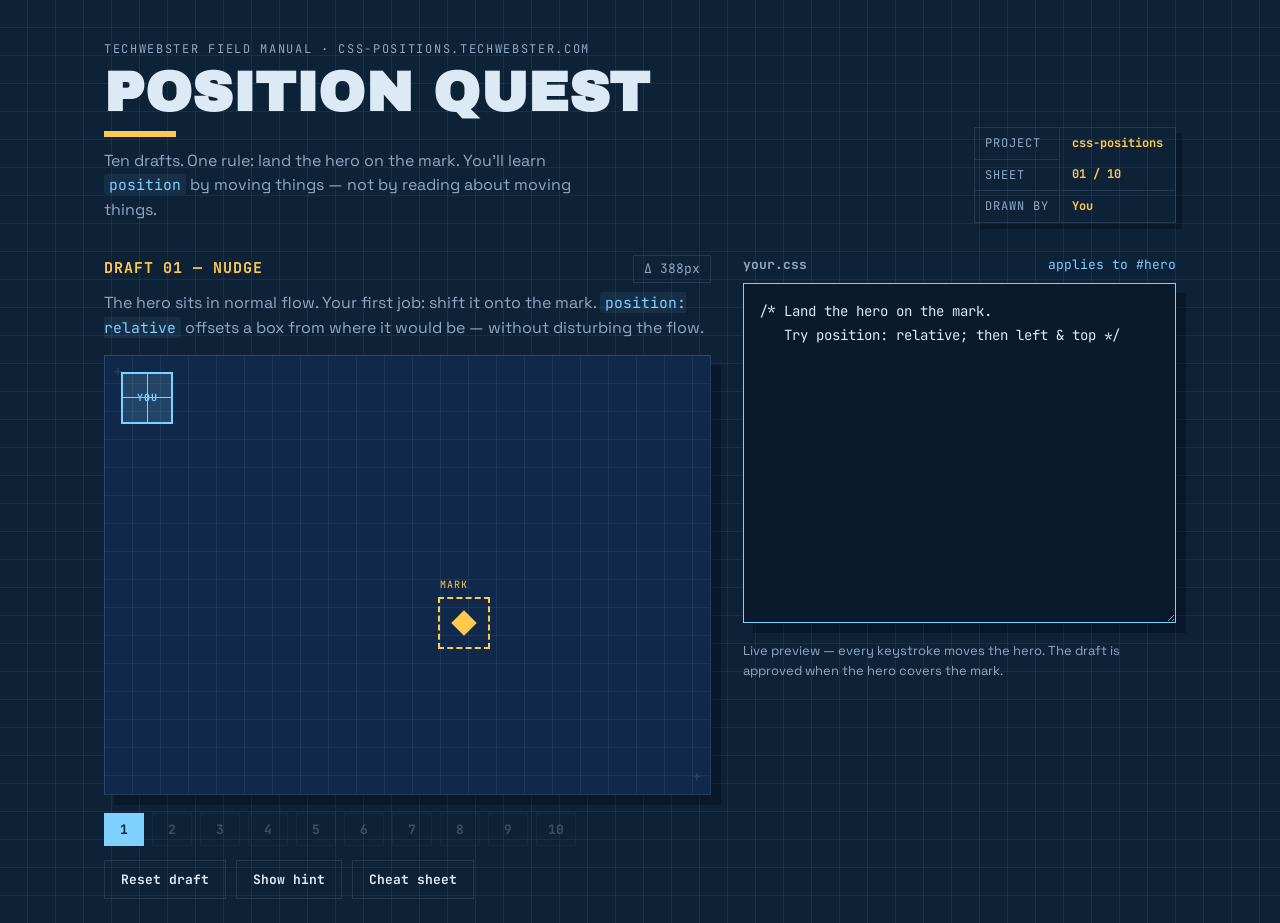
==== index.html @ 3408d617 "Position Quest: CSS position learning game (10 levels, e2e-tested)" ====
<!doctype html>
<html lang="en">
<head>
<meta charset="utf-8">
<meta name="viewport" content="width=device-width, initial-scale=1">
<title>Position Quest — learn CSS position by playing</title>
<meta name="description" content="A blueprint-themed game that teaches CSS position: relative, absolute, fixed and z-index. Clear 10 drafting levels to get certified.">
<link rel="preconnect" href="https://fonts.googleapis.com">
<link rel="preconnect" href="https://fonts.gstatic.com" crossorigin>
<link href="https://fonts.googleapis.com/css2?family=Archivo+Black&family=Space+Grotesk:wght@400;500;700&family=JetBrains+Mono:wght@400;700&display=swap" rel="stylesheet">
<link rel="stylesheet" href="style.css">
</head>
<body>

<header class="sheet-head">
  <div>
    <p class="eyebrow">TechWebster Field Manual · css-positions.techwebster.com</p>
    <h1>POSITION QUEST</h1>
    <p class="sub">Ten drafts. One rule: land the hero on the mark. You'll learn <code>position</code> by moving things — not by reading about moving things.</p>
  </div>
  <div class="titleblock" aria-hidden="true">
    <span>Project</span><b>css-positions</b>
    <span>Sheet</span><b id="sheet-no">01 / 10</b>
    <span>Drawn by</span><b>You</b>
  </div>
</header>

<main>
  <section class="board-col">
    <div class="hud">
      <h2 id="lv-name">Draft 01</h2>
      <span id="meter" class="meter" title="Distance from hero to mark">Δ —</span>
    </div>
    <p id="lv-brief" class="brief"></p>

    <div id="board" class="board">
      <div id="deco"></div>
      <div id="target"><span class="tag">MARK</span></div>
      <div id="hero"><span>YOU</span></div>
      <div id="confetti" aria-hidden="true"></div>
      <div id="win" class="win" hidden>
        <p class="win-big">Draft approved</p>
        <p class="win-sub" id="win-sub">The foreman is pleased.</p>
        <button id="next-btn" class="btn btn-amber">Next draft →</button>
      </div>
    </div>

    <div class="level-chips" id="chips" role="tablist" aria-label="Levels"></div>

    <div class="tools">
      <button id="reset-btn" class="btn">Reset draft</button>
      <button id="hint-btn" class="btn">Show hint</button>
      <button id="cheat-btn" class="btn">Cheat sheet</button>
    </div>
    <p id="hint" class="hint" hidden></p>
  </section>

  <section class="editor-col">
    <label class="ed-label" for="editor">your.css <span class="ed-scope">applies to #hero</span></label>
    <textarea id="editor" spellcheck="false" autocapitalize="off" autocorrect="off"
      placeholder="/* write CSS here, e.g.
position: relative;
left: 40px; */"></textarea>
    <p class="ed-note">Live preview — every keystroke moves the hero. The draft is approved when the hero covers the mark.</p>
  </section>
</main>

<dialog id="cheat" class="cheat">
  <h2>Position cheat sheet</h2>
  <dl>
    <dt><code>position: static;</code></dt>
    <dd>Default. The box sits in normal flow — <code>top / right / bottom / left</code> do nothing.</dd>
    <dt><code>position: relative;</code></dt>
    <dd>Offset from where it <em>would</em> be. Flow keeps its original space. Enables <code>z-index</code> and acts as the anchor for absolute children.</dd>
    <dt><code>position: absolute;</code></dt>
    <dd>Removed from flow. Anchored to the nearest <em>positioned</em> ancestor (else the page). <code>top/right/bottom/left</code> measure from that ancestor's edges.</dd>
    <dt><code>position: fixed;</code></dt>
    <dd>Removed from flow. Anchored to the <em>viewport</em> — ignores scrolling entirely.</dd>
    <dt><code>position: sticky;</code></dt>
    <dd>Relative until it crosses a scroll threshold (<code>top: 0</code> etc.), then it sticks, within its parent.</dd>
    <dt><code>z-index</code></dt>
    <dd>Stacking order — but only on positioned (non-static) elements. Higher paints on top.</dd>
    <dt>Tricks</dt>
    <dd>Center anything: <code>position:absolute; inset:0; margin:auto;</code> or <code>left:50%; top:50%; transform:translate(-50%,-50%);</code></dd>
  </dl>
  <form method="dialog"><button class="btn btn-amber">Back to the board</button></form>
</dialog>

<style id="level-css"></style>
<style id="user-css"></style>
<script src="game.js"></script>
</body>
</html>
---- style.css ----
/* Position Quest — blueprint drafting theme */
:root {
  --bg: #0d2137;
  --bg-2: #10294a;
  --line: rgba(122, 167, 210, 0.18);
  --grid: rgba(122, 167, 210, 0.10);
  --ink: #dce9f7;
  --ink-dim: #8fa9c4;
  --amber: #ffc94d;
  --cyan: #7fd1ff;
  --red: #ff6b6b;
  --font-display: "Archivo Black", system-ui, sans-serif;
  --font-body: "Space Grotesk", system-ui, sans-serif;
  --font-mono: "JetBrains Mono", ui-monospace, "SF Mono", Menlo, monospace;
}

* { box-sizing: border-box; }

body {
  margin: 0;
  min-height: 100vh;
  background:
    linear-gradient(var(--grid) 1px, transparent 1px) 0 -1px / 28px 28px,
    linear-gradient(90deg, var(--grid) 1px, transparent 1px) -1px 0 / 28px 28px,
    var(--bg);
  color: var(--ink);
  font-family: var(--font-body);
  line-height: 1.55;
}

/* ---------- sheet head ---------- */
.sheet-head {
  max-width: 1120px;
  margin: 0 auto;
  padding: 40px 24px 8px;
  display: flex;
  flex-wrap: wrap;
  gap: 24px;
  align-items: flex-end;
  justify-content: space-between;
}
.eyebrow {
  font-family: var(--font-mono);
  font-size: 12px;
  letter-spacing: 0.14em;
  text-transform: uppercase;
  color: var(--ink-dim);
  margin: 0 0 6px;
}
h1 {
  font-family: var(--font-display);
  font-size: clamp(32px, 6vw, 56px);
  letter-spacing: 0.01em;
  margin: 0;
  line-height: 1;
}
h1::after {
  content: "";
  display: block;
  width: 72px;
  height: 6px;
  margin-top: 10px;
  background: var(--amber);
}
.sub { max-width: 52ch; color: var(--ink-dim); margin: 12px 0 0; }
.sub code, .brief code, .cheat code, .hint code {
  font-family: var(--font-mono);
  font-size: 0.92em;
  color: var(--cyan);
  background: rgba(127, 209, 255, 0.08);
  padding: 1px 5px;
  border-radius: 3px;
}
.titleblock {
  border: 1px solid var(--line);
  display: grid;
  grid-template-columns: auto auto;
  font-family: var(--font-mono);
  font-size: 12px;
  box-shadow: 6px 6px 0 rgba(0, 0, 0, 0.25);
}
.titleblock span {
  padding: 6px 10px;
  color: var(--ink-dim);
  text-transform: uppercase;
  letter-spacing: 0.08em;
  border-top: 1px solid var(--line);
}
.titleblock span:first-child, .titleblock span:nth-child(2) { border-top: 0; }
.titleblock b {
  padding: 6px 12px;
  font-weight: 700;
  color: var(--amber);
  border-top: 1px solid var(--line);
  border-left: 1px solid var(--line);
}
.titleblock b:first-of-type, .titleblock b:nth-of-type(2) { border-top: 0; }

/* ---------- layout ---------- */
main {
  max-width: 1120px;
  margin: 0 auto;
  padding: 24px;
  display: grid;
  grid-template-columns: minmax(0, 1.4fr) minmax(0, 1fr);
  gap: 32px;
  align-items: start;
}
@media (max-width: 900px) {
  main { grid-template-columns: 1fr; }
}

/* ---------- board ---------- */
.hud { display: flex; align-items: baseline; justify-content: space-between; gap: 16px; }
.hud h2 {
  font-family: var(--font-mono);
  font-size: 15px;
  font-weight: 700;
  letter-spacing: 0.06em;
  text-transform: uppercase;
  margin: 0;
  color: var(--amber);
}
.meter {
  font-family: var(--font-mono);
  font-size: 13px;
  color: var(--ink-dim);
  border: 1px solid var(--line);
  padding: 3px 10px;
  white-space: nowrap;
}
.meter.hot { color: var(--amber); border-color: var(--amber); }
.brief { color: var(--ink-dim); min-height: 3.1em; margin: 8px 0 14px; max-width: 64ch; }

.board {
  position: relative;
  height: 440px;
  border: 1px solid var(--line);
  background:
    linear-gradient(var(--grid) 1px, transparent 1px) 0 -1px / 28px 28px,
    linear-gradient(90deg, var(--grid) 1px, transparent 1px) -1px 0 / 28px 28px,
    var(--bg-2);
  box-shadow: 10px 10px 0 rgba(0, 0, 0, 0.25);
  padding: 16px;
}
.board::before, .board::after {
  content: "+";
  position: absolute;
  font-family: var(--font-mono);
  color: var(--line);
  font-size: 16px;
}
.board::before { top: 4px; left: 8px; }
.board::after { bottom: 4px; right: 8px; }

#deco { display: contents; }

/* crates & deco */
.crate {
  position: absolute;
  border: 2px solid var(--ink-dim);
  background:
    repeating-linear-gradient(45deg, transparent 0 6px, rgba(143, 169, 196, 0.22) 6px 8px),
    var(--bg);
  display: grid;
  place-items: center;
  font-family: var(--font-mono);
  font-size: 10px;
  letter-spacing: 0.12em;
  color: var(--ink-dim);
}
.flow-crate {
  width: 52px;
  height: 52px;
  margin: 20px 0 0 26%;
  position: static;
}

/* hero */
#hero {
  width: 52px;
  height: 52px;
  border: 2px solid var(--cyan);
  background:
    linear-gradient(var(--cyan), var(--cyan)) center / 100% 1px no-repeat,
    linear-gradient(var(--cyan), var(--cyan)) center / 1px 100% no-repeat,
    rgba(127, 209, 255, 0.16);
  display: grid;
  place-items: center;
  font-family: var(--font-mono);
  font-size: 10px;
  font-weight: 700;
  letter-spacing: 0.1em;
  color: var(--cyan);
  z-index: 1;
}

/* target */
#target {
  position: absolute;
  width: 52px;
  height: 52px;
  border: 2px dashed var(--amber);
  display: grid;
  place-items: center;
  z-index: 0;
}
#target::before {
  content: "";
  width: 18px;
  height: 18px;
  background: var(--amber);
  transform: rotate(45deg);
  animation: pulse 1.6s ease-in-out infinite;
}
#target .tag {
  position: absolute;
  top: -22px;
  left: 0;
  font-family: var(--font-mono);
  font-size: 10px;
  letter-spacing: 0.12em;
  color: var(--amber);
  white-space: nowrap;
}
@keyframes pulse {
  0%, 100% { transform: rotate(45deg) scale(1); opacity: 1; }
  50% { transform: rotate(45deg) scale(0.72); opacity: 0.6; }
}

/* win overlay */
.win[hidden] { display: none; }
.win {
  position: absolute;
  inset: 0;
  z-index: 40;
  display: grid;
  place-content: center;
  justify-items: center;
  gap: 8px;
  background: rgba(13, 33, 55, 0.86);
  text-align: center;
}
.win-big {
  font-family: var(--font-display);
  font-size: clamp(22px, 4vw, 34px);
  color: var(--amber);
  margin: 0;
}
.win-sub { color: var(--ink-dim); margin: 0 0 10px; }

/* confetti */
#confetti { position: absolute; inset: 0; overflow: hidden; pointer-events: none; z-index: 50; }
#confetti i {
  position: absolute;
  top: -14px;
  width: 8px;
  height: 14px;
  animation: fall 1.6s linear forwards;
}
@keyframes fall {
  to { transform: translateY(500px) rotate(540deg); opacity: 0; }
}

/* ---------- level chips ---------- */
.level-chips { display: flex; flex-wrap: wrap; gap: 8px; margin-top: 18px; }
.chip {
  font-family: var(--font-mono);
  font-size: 13px;
  font-weight: 700;
  min-width: 40px;
  padding: 7px 10px;
  background: transparent;
  border: 1px solid var(--line);
  color: var(--ink-dim);
  cursor: pointer;
}
.chip:hover:not(:disabled) { border-color: var(--cyan); color: var(--cyan); }
.chip.current { border-color: var(--cyan); color: var(--bg); background: var(--cyan); }
.chip.done { border-color: var(--amber); color: var(--amber); }
.chip:disabled { opacity: 0.35; cursor: not-allowed; }

/* ---------- tools ---------- */
.tools { display: flex; flex-wrap: wrap; gap: 10px; margin-top: 14px; }
.btn {
  font-family: var(--font-mono);
  font-size: 13px;
  font-weight: 700;
  padding: 10px 16px;
  background: transparent;
  border: 1px solid var(--line);
  color: var(--ink);
  cursor: pointer;
  transition: border-color 0.15s, color 0.15s, transform 0.05s;
}
.btn:hover { border-color: var(--amber); color: var(--amber); }
.btn:active { transform: translateY(1px); }
.btn-amber { background: var(--amber); border-color: var(--amber); color: var(--bg); }
.btn-amber:hover { background: #ffd97e; color: var(--bg); }

.hint {
  font-family: var(--font-mono);
  font-size: 13px;
  color: var(--cyan);
  border-left: 3px solid var(--cyan);
  padding: 6px 12px;
  margin: 14px 0 0;
  white-space: pre-wrap;
}

/* ---------- editor ---------- */
.editor-col { position: sticky; top: 24px; }
.ed-label {
  font-family: var(--font-mono);
  font-size: 13px;
  font-weight: 700;
  color: var(--ink-dim);
  display: flex;
  justify-content: space-between;
  margin-bottom: 8px;
}
.ed-scope { font-weight: 400; color: var(--cyan); }
#editor {
  width: 100%;
  height: 340px;
  resize: vertical;
  background: #0a1a2c;
  color: var(--ink);
  border: 1px solid var(--line);
  box-shadow: 10px 10px 0 rgba(0, 0, 0, 0.25);
  font-family: var(--font-mono);
  font-size: 14px;
  line-height: 1.7;
  padding: 16px;
  outline: none;
  tab-size: 2;
}
#editor:focus { border-color: var(--cyan); }
.ed-note { font-size: 13px; color: var(--ink-dim); margin: 10px 0 0; }

/* ---------- cheat sheet ---------- */
.cheat {
  max-width: 620px;
  width: calc(100vw - 48px);
  border: 1px solid var(--line);
  background: var(--bg-2);
  color: var(--ink);
  font-family: var(--font-body);
  padding: 28px;
  box-shadow: 12px 12px 0 rgba(0, 0, 0, 0.3);
}
.cheat::backdrop { background: rgba(5, 14, 24, 0.7); }
.cheat h2 { font-family: var(--font-display); font-size: 22px; margin: 0 0 14px; }
.cheat dt { font-family: var(--font-mono); font-weight: 700; color: var(--amber); margin-top: 14px; }
.cheat dd { margin: 2px 0 0; color: var(--ink-dim); font-size: 14px; }

/* ---------- a11y & motion ---------- */
:focus-visible { outline: 2px solid var(--amber); outline-offset: 2px; }
@media (prefers-reduced-motion: reduce) {
  #target::before, #confetti i { animation: none !important; }
}

@media (max-width: 900px) {
  .board { height: 340px; }
  .editor-col { position: static; }
  #editor { height: 240px; }
}
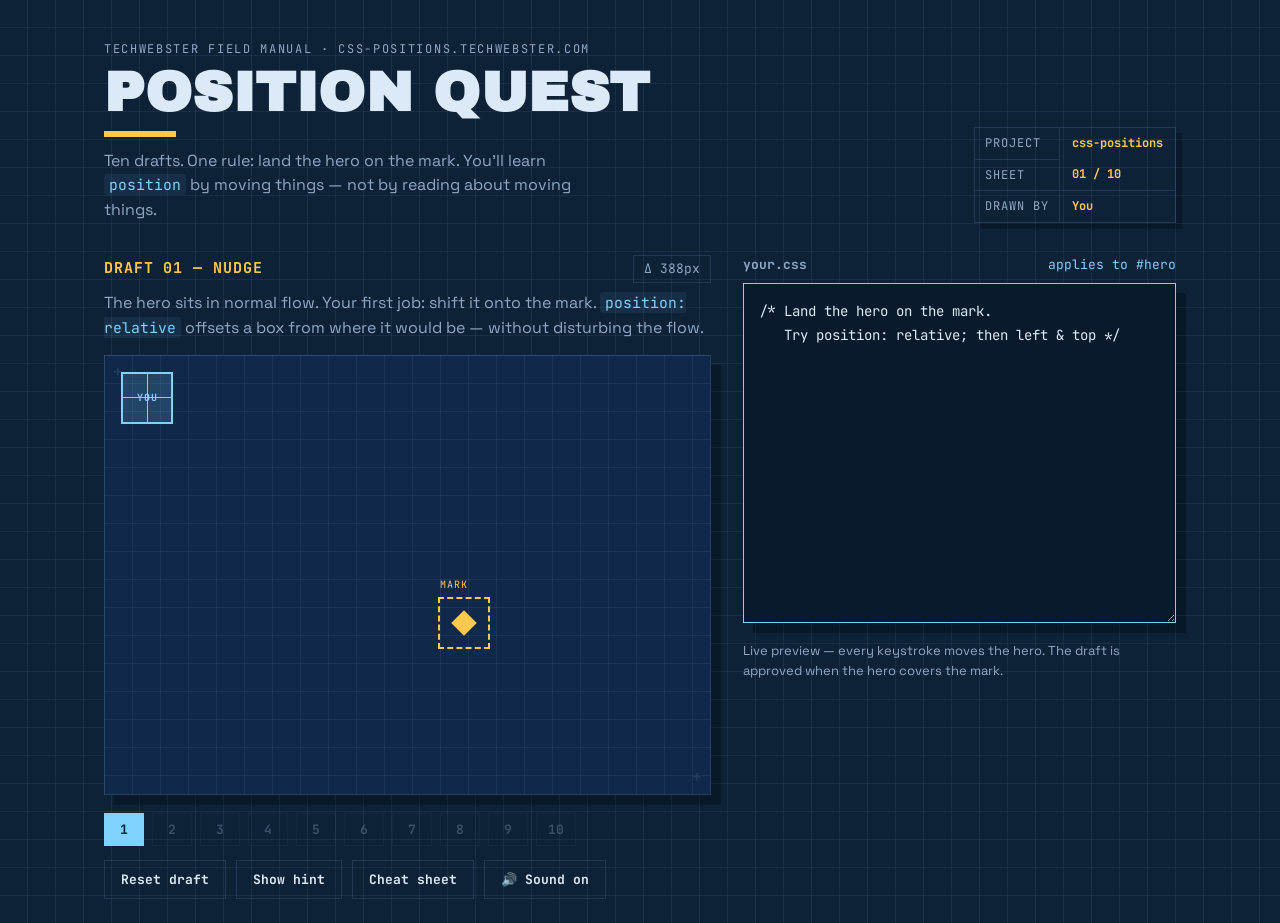
==== commit 560ff8f8: "Improve gameplay: anti-cheese validation, win banner, target glow, sound effects, edit stats" ====
--- a/index.html
+++ b/index.html
@@ -41,6 +41,7 @@
       <div id="win" class="win" hidden>
         <p class="win-big">Draft approved</p>
         <p class="win-sub" id="win-sub">The foreman is pleased.</p>
+        <p class="win-stats" id="win-stats"></p>
         <button id="next-btn" class="btn btn-amber">Next draft →</button>
       </div>
     </div>
@@ -51,6 +52,7 @@
       <button id="reset-btn" class="btn">Reset draft</button>
       <button id="hint-btn" class="btn">Show hint</button>
       <button id="cheat-btn" class="btn">Cheat sheet</button>
+      <button id="mute-btn" class="btn">🔊 Sound on</button>
     </div>
     <p id="hint" class="hint" hidden></p>
   </section>
--- a/style.css
+++ b/style.css
@@ -223,31 +223,46 @@
   color: var(--amber);
   white-space: nowrap;
 }
+#target.near {
+  border-color: var(--cyan);
+  box-shadow: 0 0 0 3px rgba(127, 209, 255, 0.25), 0 0 18px rgba(255, 201, 77, 0.45);
+}
+#target.near .tag { color: var(--cyan); }
 @keyframes pulse {
   0%, 100% { transform: rotate(45deg) scale(1); opacity: 1; }
   50% { transform: rotate(45deg) scale(0.72); opacity: 0.6; }
 }
 
-/* win overlay */
+/* win banner — compact strip so the final overlap stays visible */
 .win[hidden] { display: none; }
 .win {
   position: absolute;
-  inset: 0;
+  left: -1px;
+  right: -1px;
+  bottom: -1px;
   z-index: 40;
-  display: grid;
-  place-content: center;
-  justify-items: center;
-  gap: 8px;
-  background: rgba(13, 33, 55, 0.86);
-  text-align: center;
+  display: flex;
+  flex-wrap: wrap;
+  align-items: center;
+  gap: 4px 18px;
+  padding: 12px 18px;
+  background: linear-gradient(rgba(13, 33, 55, 0.94), rgba(13, 33, 55, 0.88));
+  border-top: 2px solid var(--amber);
 }
 .win-big {
   font-family: var(--font-display);
-  font-size: clamp(22px, 4vw, 34px);
+  font-size: clamp(18px, 3vw, 26px);
   color: var(--amber);
   margin: 0;
 }
-.win-sub { color: var(--ink-dim); margin: 0 0 10px; }
+.win-sub { color: var(--ink-dim); margin: 0; font-size: 14px; }
+.win-stats {
+  margin: 0;
+  font-family: var(--font-mono);
+  font-size: 12px;
+  color: var(--cyan);
+}
+.win .btn-amber { margin-left: auto; }
 
 /* confetti */
 #confetti { position: absolute; inset: 0; overflow: hidden; pointer-events: none; z-index: 50; }
@@ -360,6 +375,10 @@
   #target::before, #confetti i { animation: none !important; }
 }
 
+@media (max-width: 700px) {
+  .win { gap: 4px 12px; padding: 10px 14px; }
+}
+
 @media (max-width: 900px) {
   .board { height: 340px; }
   .editor-col { position: static; }
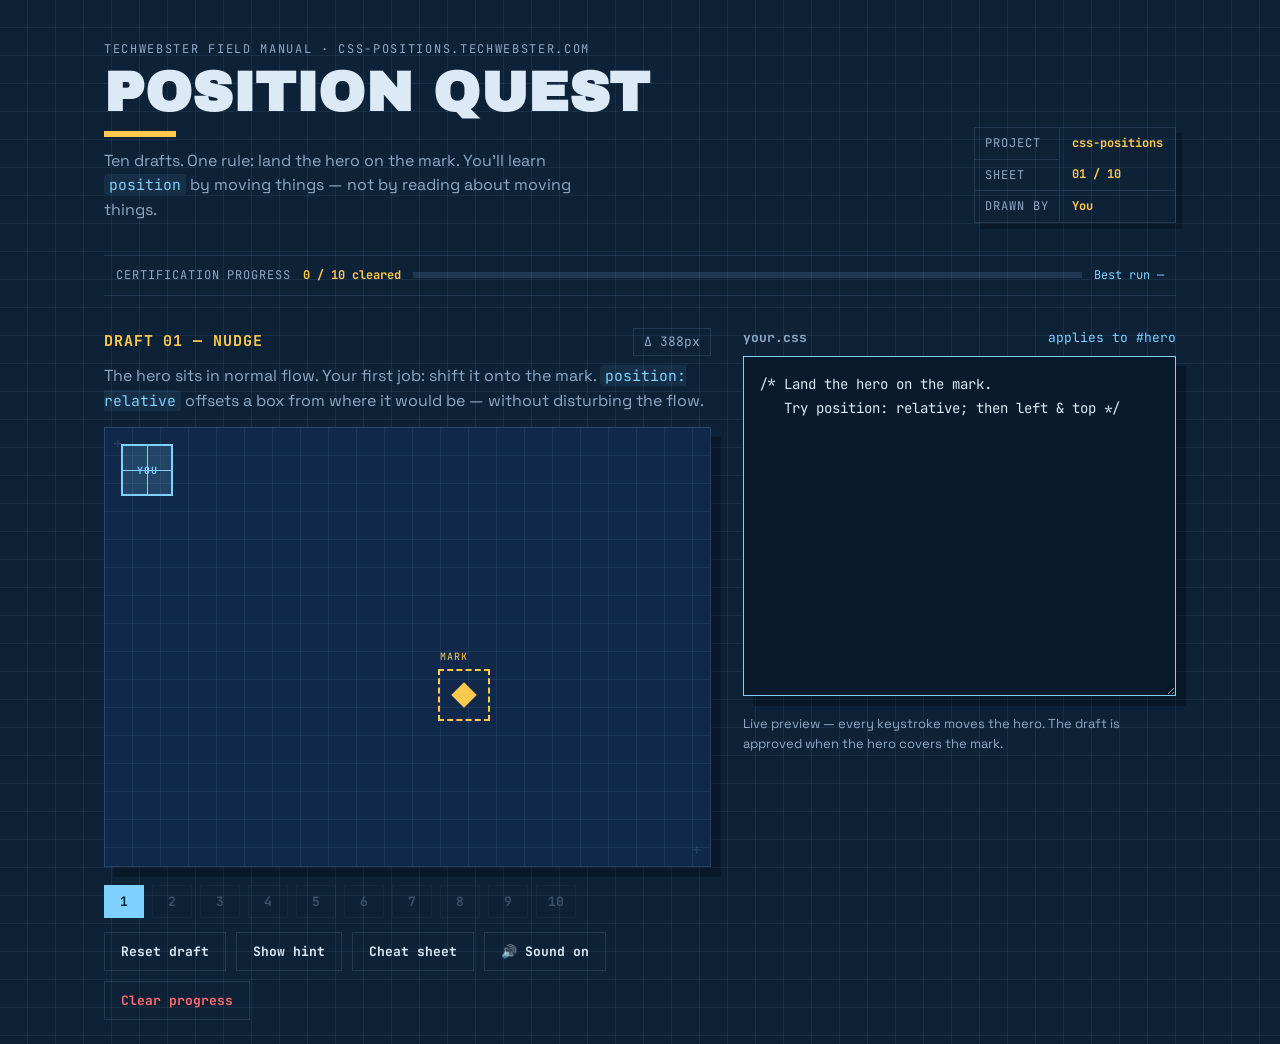
==== commit 33eaa0fb: "Add certification progress, best scores, clear progress, and screen-reader announcements" ====
--- a/index.html
+++ b/index.html
@@ -11,6 +11,7 @@
 <link rel="stylesheet" href="style.css">
 </head>
 <body>
+<a class="skip-link" href="#main-content">Skip to the drafting board</a>
 
 <header class="sheet-head">
   <div>
@@ -25,7 +26,13 @@
   </div>
 </header>
 
-<main>
+<main id="main-content">
+  <div class="progress-strip" aria-label="Course progress">
+    <span class="progress-label">Certification progress</span>
+    <strong id="progress-count">0 / 10 cleared</strong>
+    <div class="progress-track" aria-hidden="true"><span id="progress-fill"></span></div>
+    <span id="best-score" class="progress-best">Best run —</span>
+  </div>
   <section class="board-col">
     <div class="hud">
       <h2 id="lv-name">Draft 01</h2>
@@ -33,12 +40,12 @@
     </div>
     <p id="lv-brief" class="brief"></p>
 
-    <div id="board" class="board">
+    <div id="board" class="board" aria-describedby="lv-brief">
       <div id="deco"></div>
       <div id="target"><span class="tag">MARK</span></div>
       <div id="hero"><span>YOU</span></div>
       <div id="confetti" aria-hidden="true"></div>
-      <div id="win" class="win" hidden>
+      <div id="win" class="win" role="status" aria-live="polite" hidden>
         <p class="win-big">Draft approved</p>
         <p class="win-sub" id="win-sub">The foreman is pleased.</p>
         <p class="win-stats" id="win-stats"></p>
@@ -53,17 +60,19 @@
       <button id="hint-btn" class="btn">Show hint</button>
       <button id="cheat-btn" class="btn">Cheat sheet</button>
       <button id="mute-btn" class="btn">🔊 Sound on</button>
+      <button id="clear-progress-btn" class="btn btn-danger">Clear progress</button>
     </div>
-    <p id="hint" class="hint" hidden></p>
+    <p id="hint" class="hint" aria-live="polite" hidden></p>
+    <p id="announcement" class="sr-only" aria-live="assertive"></p>
   </section>
 
   <section class="editor-col">
     <label class="ed-label" for="editor">your.css <span class="ed-scope">applies to #hero</span></label>
-    <textarea id="editor" spellcheck="false" autocapitalize="off" autocorrect="off"
+    <textarea id="editor" aria-label="CSS editor for the hero" aria-describedby="editor-note" spellcheck="false" autocapitalize="off" autocorrect="off"
       placeholder="/* write CSS here, e.g.
 position: relative;
 left: 40px; */"></textarea>
-    <p class="ed-note">Live preview — every keystroke moves the hero. The draft is approved when the hero covers the mark.</p>
+    <p class="ed-note" id="editor-note">Live preview — every keystroke moves the hero. The draft is approved when the hero covers the mark.</p>
   </section>
 </main>
 
--- a/style.css
+++ b/style.css
@@ -16,6 +16,32 @@
 
 * { box-sizing: border-box; }
 
+.skip-link {
+  position: fixed;
+  left: 12px;
+  top: 12px;
+  z-index: 100;
+  transform: translateY(-180%);
+  padding: 8px 12px;
+  background: var(--amber);
+  color: var(--bg);
+  font-family: var(--font-mono);
+  font-size: 12px;
+  font-weight: 700;
+}
+.skip-link:focus { transform: translateY(0); }
+.sr-only {
+  position: absolute;
+  width: 1px;
+  height: 1px;
+  padding: 0;
+  margin: -1px;
+  overflow: hidden;
+  clip: rect(0, 0, 0, 0);
+  white-space: nowrap;
+  border: 0;
+}
+
 body {
   margin: 0;
   min-height: 100vh;
@@ -106,6 +132,28 @@
   gap: 32px;
   align-items: start;
 }
+.progress-strip {
+  grid-column: 1 / -1;
+  display: grid;
+  grid-template-columns: auto auto minmax(120px, 1fr) auto;
+  gap: 12px;
+  align-items: center;
+  padding: 10px 12px;
+  border-block: 1px solid var(--line);
+  font-family: var(--font-mono);
+  font-size: 12px;
+}
+.progress-label { color: var(--ink-dim); text-transform: uppercase; letter-spacing: .08em; }
+.progress-strip strong { color: var(--amber); white-space: nowrap; }
+.progress-track { height: 6px; background: rgba(122, 167, 210, .16); }
+#progress-fill {
+  display: block;
+  width: 0;
+  height: 100%;
+  background: var(--amber);
+  transition: width .35s ease-out;
+}
+.progress-best { color: var(--cyan); white-space: nowrap; }
 @media (max-width: 900px) {
   main { grid-template-columns: 1fr; }
 }
@@ -312,6 +360,8 @@
 .btn:active { transform: translateY(1px); }
 .btn-amber { background: var(--amber); border-color: var(--amber); color: var(--bg); }
 .btn-amber:hover { background: #ffd97e; color: var(--bg); }
+.btn-danger { color: var(--red); }
+.btn-danger:hover { border-color: var(--red); color: var(--red); }
 
 .hint {
   font-family: var(--font-mono);
@@ -383,4 +433,8 @@
   .board { height: 340px; }
   .editor-col { position: static; }
   #editor { height: 240px; }
-}
+  .progress-strip { grid-template-columns: 1fr auto; }
+  .progress-label { grid-column: 1 / 2; }
+  .progress-track { grid-column: 1 / -1; grid-row: 2; }
+  .progress-best { grid-column: 2; grid-row: 1; }
+}
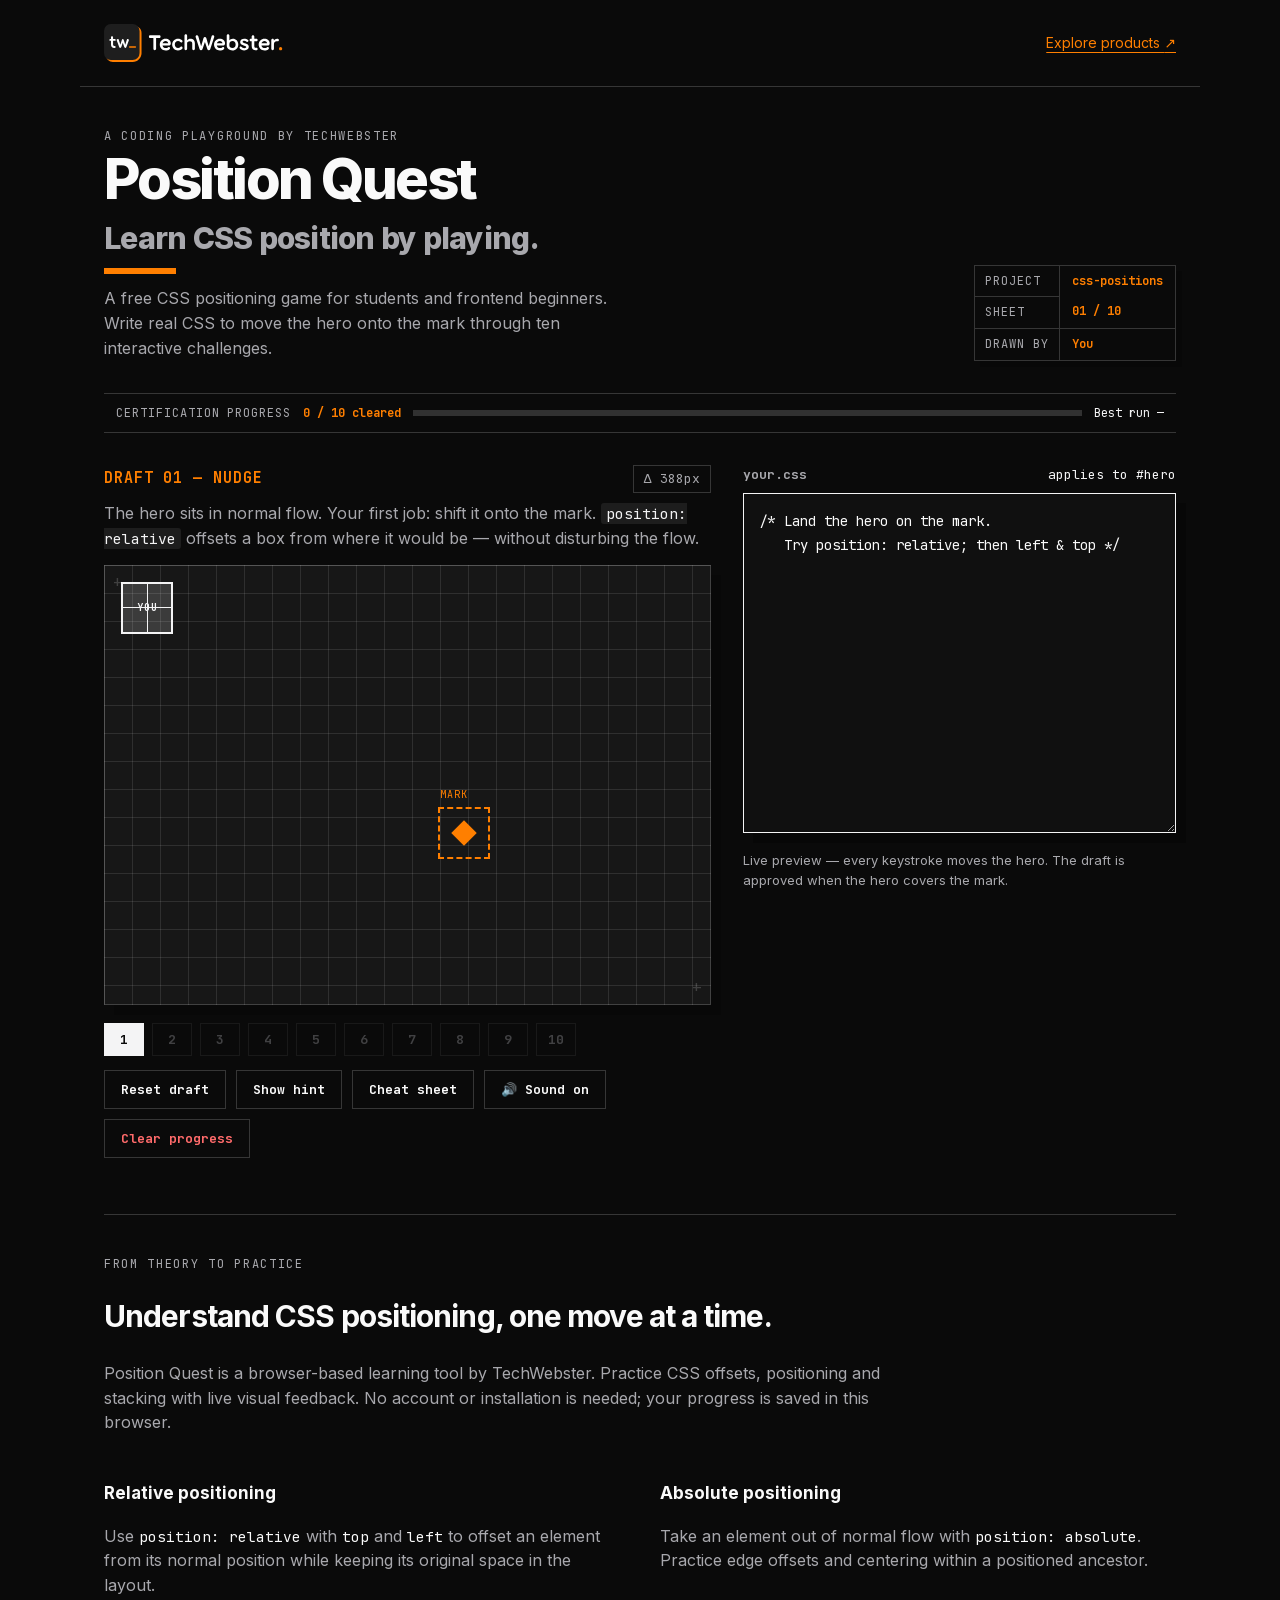
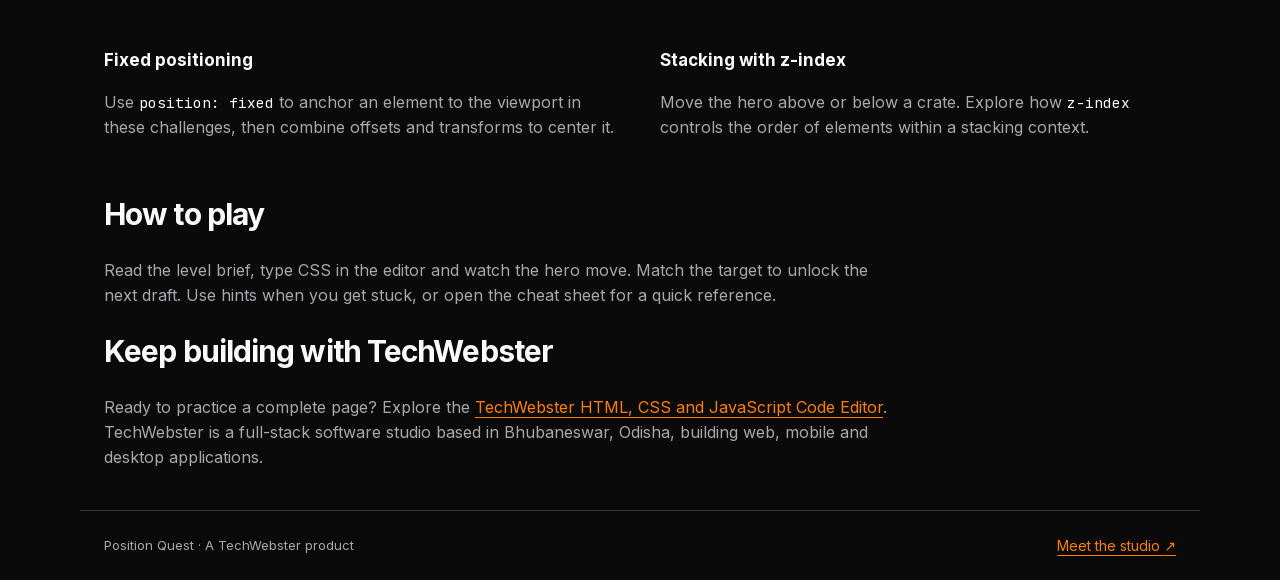
==== commit da52c7a6: "Align Position Quest with TechWebster branding and improve SEO" ====
--- a/index.html
+++ b/index.html
@@ -3,21 +3,96 @@
 <head>
 <meta charset="utf-8">
 <meta name="viewport" content="width=device-width, initial-scale=1">
-<title>Position Quest — learn CSS position by playing</title>
-<meta name="description" content="A blueprint-themed game that teaches CSS position: relative, absolute, fixed and z-index. Clear 10 drafting levels to get certified.">
-<link rel="preconnect" href="https://fonts.googleapis.com">
-<link rel="preconnect" href="https://fonts.gstatic.com" crossorigin>
-<link href="https://fonts.googleapis.com/css2?family=Archivo+Black&family=Space+Grotesk:wght@400;500;700&family=JetBrains+Mono:wght@400;700&display=swap" rel="stylesheet">
+<title>CSS Position Game — Position Quest by TechWebster</title>
+<meta name="description" content="Learn CSS positioning with Position Quest by TechWebster. Practice relative, absolute, fixed and z-index in 10 free interactive coding challenges.">
+<link rel="canonical" href="https://css-positions.techwebster.com/">
+<meta name="theme-color" content="#FF7F00">
+<meta name="color-scheme" content="dark">
+<meta name="author" content="TechWebster">
+<meta property="og:type" content="website">
+<meta property="og:site_name" content="Position Quest by TechWebster">
+<meta property="og:title" content="CSS Position Game — Position Quest by TechWebster">
+<meta property="og:description" content="Learn CSS positioning with Position Quest by TechWebster. Practice relative, absolute, fixed and z-index in 10 free interactive coding challenges.">
+<meta property="og:url" content="https://css-positions.techwebster.com/">
+<meta property="og:image" content="https://css-positions.techwebster.com/assets/social-preview.png">
+<meta property="og:image:width" content="1200">
+<meta property="og:image:height" content="630">
+<meta property="og:image:alt" content="Position Quest by TechWebster — learn CSS position by playing">
+<meta name="twitter:card" content="summary_large_image">
+<meta name="twitter:title" content="Position Quest by TechWebster">
+<meta name="twitter:description" content="Learn CSS positioning with Position Quest by TechWebster. Practice relative, absolute, fixed and z-index in 10 free interactive coding challenges.">
+<meta name="twitter:image" content="https://css-positions.techwebster.com/assets/social-preview.png">
+<link rel="icon" href="assets/favicon.ico" sizes="any">
+<link rel="apple-touch-icon" href="assets/apple-touch-icon.png">
+<link rel="preload" href="assets/inter-latin.woff2" as="font" type="font/woff2" crossorigin>
 <link rel="stylesheet" href="style.css">
+<script type="application/ld+json">
+{
+  "@context": "https://schema.org",
+  "@graph": [
+    {
+      "@type": "Organization",
+      "@id": "https://www.techwebster.com/#organization",
+      "name": "TechWebster",
+      "url": "https://www.techwebster.com/",
+      "logo": "https://www.techwebster.com/logo-white.svg"
+    },
+    {
+      "@type": "WebSite",
+      "@id": "https://css-positions.techwebster.com/#website",
+      "name": "Position Quest by TechWebster",
+      "url": "https://css-positions.techwebster.com/",
+      "publisher": {
+        "@id": "https://www.techwebster.com/#organization"
+      }
+    },
+    {
+      "@type": "WebApplication",
+      "@id": "https://css-positions.techwebster.com/#app",
+      "name": "Position Quest",
+      "url": "https://css-positions.techwebster.com/",
+      "description": "Learn CSS positioning with Position Quest by TechWebster. Practice relative, absolute, fixed and z-index in 10 free interactive coding challenges.",
+      "applicationCategory": "EducationalApplication",
+      "operatingSystem": "Any",
+      "isAccessibleForFree": true,
+      "inLanguage": "en",
+      "offers": {
+        "@type": "Offer",
+        "price": "0",
+        "priceCurrency": "USD"
+      },
+      "publisher": {
+        "@id": "https://www.techwebster.com/#organization"
+      }
+    },
+    {
+      "@type": "WebPage",
+      "@id": "https://css-positions.techwebster.com/#webpage",
+      "url": "https://css-positions.techwebster.com/",
+      "name": "CSS Position Game \u2014 Position Quest by TechWebster",
+      "isPartOf": {
+        "@id": "https://css-positions.techwebster.com/#website"
+      },
+      "mainEntity": {
+        "@id": "https://css-positions.techwebster.com/#app"
+      }
+    }
+  ]
+}
+</script>
 </head>
 <body>
 <a class="skip-link" href="#main-content">Skip to the drafting board</a>
 
+<nav class="brand-nav" aria-label="TechWebster">
+  <a href="https://www.techwebster.com/" aria-label="TechWebster home"><img src="assets/techwebster-logo.svg" width="180" height="38" alt="TechWebster"></a>
+  <a href="https://www.techwebster.com/products">Explore products <span aria-hidden="true">↗</span></a>
+</nav>
 <header class="sheet-head">
   <div>
-    <p class="eyebrow">TechWebster Field Manual · css-positions.techwebster.com</p>
-    <h1>POSITION QUEST</h1>
-    <p class="sub">Ten drafts. One rule: land the hero on the mark. You'll learn <code>position</code> by moving things — not by reading about moving things.</p>
+    <p class="eyebrow">A coding playground by TechWebster</p>
+    <h1>Position Quest<span class="heading-sub">Learn CSS position by playing.</span></h1>
+    <p class="sub">A free CSS positioning game for students and frontend beginners. Write real CSS to move the hero onto the mark through ten interactive challenges.</p>
   </div>
   <div class="titleblock" aria-hidden="true">
     <span>Project</span><b>css-positions</b>
@@ -38,7 +113,7 @@
       <h2 id="lv-name">Draft 01</h2>
       <span id="meter" class="meter" title="Distance from hero to mark">Δ —</span>
     </div>
-    <p id="lv-brief" class="brief"></p>
+    <p id="lv-brief" class="brief">Start with relative positioning: use CSS offsets to move the hero onto the mark.</p>
 
     <div id="board" class="board" aria-describedby="lv-brief">
       <div id="deco"></div>
@@ -74,7 +149,24 @@
 left: 40px; */"></textarea>
     <p class="ed-note" id="editor-note">Live preview — every keystroke moves the hero. The draft is approved when the hero covers the mark.</p>
   </section>
+  <section class="learn-section" aria-labelledby="learn-title">
+    <p class="eyebrow">From theory to practice</p>
+    <h2 id="learn-title">Understand CSS positioning, one move at a time.</h2>
+    <p>Position Quest is a browser-based learning tool by TechWebster. Practice CSS offsets, positioning and stacking with live visual feedback. No account or installation is needed; your progress is saved in this browser.</p>
+    <div class="concepts">
+      <article><h3>Relative positioning</h3><p>Use <code>position: relative</code> with <code>top</code> and <code>left</code> to offset an element from its normal position while keeping its original space in the layout.</p></article>
+      <article><h3>Absolute positioning</h3><p>Take an element out of normal flow with <code>position: absolute</code>. Practice edge offsets and centering within a positioned ancestor.</p></article>
+      <article><h3>Fixed positioning</h3><p>Use <code>position: fixed</code> to anchor an element to the viewport in these challenges, then combine offsets and transforms to center it.</p></article>
+      <article><h3>Stacking with z-index</h3><p>Move the hero above or below a crate. Explore how <code>z-index</code> controls the order of elements within a stacking context.</p></article>
+    </div>
+    <h2>How to play</h2>
+    <p>Read the level brief, type CSS in the editor and watch the hero move. Match the target to unlock the next draft. Use hints when you get stuck, or open the cheat sheet for a quick reference.</p>
+    <h2>Keep building with TechWebster</h2>
+    <p>Ready to practice a complete page? Explore the <a href="https://www.techwebster.com/products/code-editor">TechWebster HTML, CSS and JavaScript Code Editor</a>. TechWebster is a full-stack software studio based in Bhubaneswar, Odisha, building web, mobile and desktop applications.</p>
+    <noscript><p>The interactive game needs JavaScript. You can still read the CSS explanations on this page.</p></noscript>
+  </section>
 </main>
+<footer class="site-footer"><span>Position Quest · A TechWebster product</span><a href="https://www.techwebster.com/">Meet the studio <span aria-hidden="true">↗</span></a></footer>
 
 <dialog id="cheat" class="cheat">
   <h2>Position cheat sheet</h2>
@@ -86,11 +178,11 @@
     <dt><code>position: absolute;</code></dt>
     <dd>Removed from flow. Anchored to the nearest <em>positioned</em> ancestor (else the page). <code>top/right/bottom/left</code> measure from that ancestor's edges.</dd>
     <dt><code>position: fixed;</code></dt>
-    <dd>Removed from flow. Anchored to the <em>viewport</em> — ignores scrolling entirely.</dd>
+    <dd>Removed from flow. Usually anchored to the <em>viewport</em>. Certain ancestors, such as transformed elements, can establish its containing block instead.</dd>
     <dt><code>position: sticky;</code></dt>
     <dd>Relative until it crosses a scroll threshold (<code>top: 0</code> etc.), then it sticks, within its parent.</dd>
     <dt><code>z-index</code></dt>
-    <dd>Stacking order — but only on positioned (non-static) elements. Higher paints on top.</dd>
+    <dd>Stacking order within a stacking context. Works on positioned elements and flex or grid items; higher values paint above lower ones in the same context.</dd>
     <dt>Tricks</dt>
     <dd>Center anything: <code>position:absolute; inset:0; margin:auto;</code> or <code>left:50%; top:50%; transform:translate(-50%,-50%);</code></dd>
   </dl>
--- a/style.css
+++ b/style.css
@@ -1,16 +1,18 @@
+@font-face { font-family: Inter; src: url("assets/inter-latin.woff2") format("woff2"); font-style: normal; font-weight: 100 900; font-display: swap; }
+@font-face { font-family: "JetBrains Mono"; src: url("assets/jetbrains-mono-latin.woff2") format("woff2"); font-style: normal; font-weight: 100 800; font-display: swap; }
 /* Position Quest — blueprint drafting theme */
 :root {
-  --bg: #0d2137;
-  --bg-2: #10294a;
-  --line: rgba(122, 167, 210, 0.18);
-  --grid: rgba(122, 167, 210, 0.10);
-  --ink: #dce9f7;
-  --ink-dim: #8fa9c4;
-  --amber: #ffc94d;
-  --cyan: #7fd1ff;
+  --bg: #0a0a0a;
+  --bg-2: #171717;
+  --line: rgba(255, 255, 255, 0.18);
+  --grid: rgba(255, 255, 255, 0.10);
+  --ink: #fafafa;
+  --ink-dim: #a8a8ad;
+  --amber: #ff7f00;
+  --cyan: #f4f4f5;
   --red: #ff6b6b;
-  --font-display: "Archivo Black", system-ui, sans-serif;
-  --font-body: "Space Grotesk", system-ui, sans-serif;
+  --font-display: "Inter", system-ui, sans-serif;
+  --font-body: "Inter", system-ui, sans-serif;
   --font-mono: "JetBrains Mono", ui-monospace, "SF Mono", Menlo, monospace;
 }
 
@@ -29,7 +31,8 @@
   font-size: 12px;
   font-weight: 700;
 }
-.skip-link:focus { transform: translateY(0); }
+.skip-link:not(:focus) { visibility: hidden; }
+.skip-link:focus { transform: translateY(0); visibility: visible; }
 .sr-only {
   position: absolute;
   width: 1px;
@@ -93,7 +96,7 @@
   font-family: var(--font-mono);
   font-size: 0.92em;
   color: var(--cyan);
-  background: rgba(127, 209, 255, 0.08);
+  background: rgba(244, 244, 245, 0.08);
   padding: 1px 5px;
   border-radius: 3px;
 }
@@ -145,7 +148,7 @@
 }
 .progress-label { color: var(--ink-dim); text-transform: uppercase; letter-spacing: .08em; }
 .progress-strip strong { color: var(--amber); white-space: nowrap; }
-.progress-track { height: 6px; background: rgba(122, 167, 210, .16); }
+.progress-track { height: 6px; background: rgba(255, 255, 255, .16); }
 #progress-fill {
   display: block;
   width: 0;
@@ -208,7 +211,7 @@
   position: absolute;
   border: 2px solid var(--ink-dim);
   background:
-    repeating-linear-gradient(45deg, transparent 0 6px, rgba(143, 169, 196, 0.22) 6px 8px),
+    repeating-linear-gradient(45deg, transparent 0 6px, rgba(168, 168, 173, 0.22) 6px 8px),
     var(--bg);
   display: grid;
   place-items: center;
@@ -232,7 +235,7 @@
   background:
     linear-gradient(var(--cyan), var(--cyan)) center / 100% 1px no-repeat,
     linear-gradient(var(--cyan), var(--cyan)) center / 1px 100% no-repeat,
-    rgba(127, 209, 255, 0.16);
+    rgba(244, 244, 245, 0.16);
   display: grid;
   place-items: center;
   font-family: var(--font-mono);
@@ -273,7 +276,7 @@
 }
 #target.near {
   border-color: var(--cyan);
-  box-shadow: 0 0 0 3px rgba(127, 209, 255, 0.25), 0 0 18px rgba(255, 201, 77, 0.45);
+  box-shadow: 0 0 0 3px rgba(244, 244, 245, 0.25), 0 0 18px rgba(255, 127, 0, 0.45);
 }
 #target.near .tag { color: var(--cyan); }
 @keyframes pulse {
@@ -294,7 +297,7 @@
   align-items: center;
   gap: 4px 18px;
   padding: 12px 18px;
-  background: linear-gradient(rgba(13, 33, 55, 0.94), rgba(13, 33, 55, 0.88));
+  background: linear-gradient(rgba(10, 10, 10, 0.94), rgba(10, 10, 10, 0.88));
   border-top: 2px solid var(--amber);
 }
 .win-big {
@@ -359,7 +362,7 @@
 .btn:hover { border-color: var(--amber); color: var(--amber); }
 .btn:active { transform: translateY(1px); }
 .btn-amber { background: var(--amber); border-color: var(--amber); color: var(--bg); }
-.btn-amber:hover { background: #ffd97e; color: var(--bg); }
+.btn-amber:hover { background: #ff9b38; color: var(--bg); }
 .btn-danger { color: var(--red); }
 .btn-danger:hover { border-color: var(--red); color: var(--red); }
 
@@ -389,7 +392,7 @@
   width: 100%;
   height: 340px;
   resize: vertical;
-  background: #0a1a2c;
+  background: #101010;
   color: var(--ink);
   border: 1px solid var(--line);
   box-shadow: 10px 10px 0 rgba(0, 0, 0, 0.25);
@@ -438,3 +441,22 @@
   .progress-track { grid-column: 1 / -1; grid-row: 2; }
   .progress-best { grid-column: 2; grid-row: 1; }
 }
+
+/* TechWebster brand shell; the drafting grid remains the product signature. */
+body { background: var(--bg); }
+.brand-nav, .site-footer { max-width: 1120px; margin: 0 auto; padding: 24px; display: flex; justify-content: space-between; align-items: center; gap: 20px; }
+.brand-nav { border-bottom: 1px solid var(--line); }
+.brand-nav img { display: block; max-width: 100%; height: auto; }
+a { color: var(--amber); text-underline-offset: 4px; }
+.brand-nav a, .site-footer a { font-size: 14px; }
+h1 { font-weight: 800; letter-spacing: -.045em; }
+.heading-sub { display: block; font-size: clamp(20px, 3vw, 30px); line-height: 1.3; letter-spacing: -.025em; color: var(--ink-dim); margin-top: 12px; }
+.learn-section { grid-column: 1 / -1; border-top: 1px solid var(--line); padding-top: 40px; margin-top: 24px; }
+.learn-section h2 { font-size: clamp(22px, 3vw, 30px); line-height: 1.25; letter-spacing: -.03em; }
+.learn-section p { color: var(--ink-dim); max-width: 80ch; }
+.concepts { display: grid; grid-template-columns: repeat(2, minmax(0, 1fr)); gap: 16px 40px; margin: 28px 0 40px; }
+.concepts h3 { font-size: 17px; color: var(--ink); }
+.concepts code { font-family: var(--font-mono); font-size: .9em; color: var(--ink); overflow-wrap: anywhere; }
+.site-footer { border-top: 1px solid var(--line); color: var(--ink-dim); font-size: 13px; }
+:focus-visible { outline: 2px solid var(--amber); outline-offset: 4px; }
+@media (max-width: 600px) { .concepts { grid-template-columns: 1fr; gap: 8px; } .brand-nav img { width: 145px; } .brand-nav, .site-footer { flex-wrap: wrap; } }
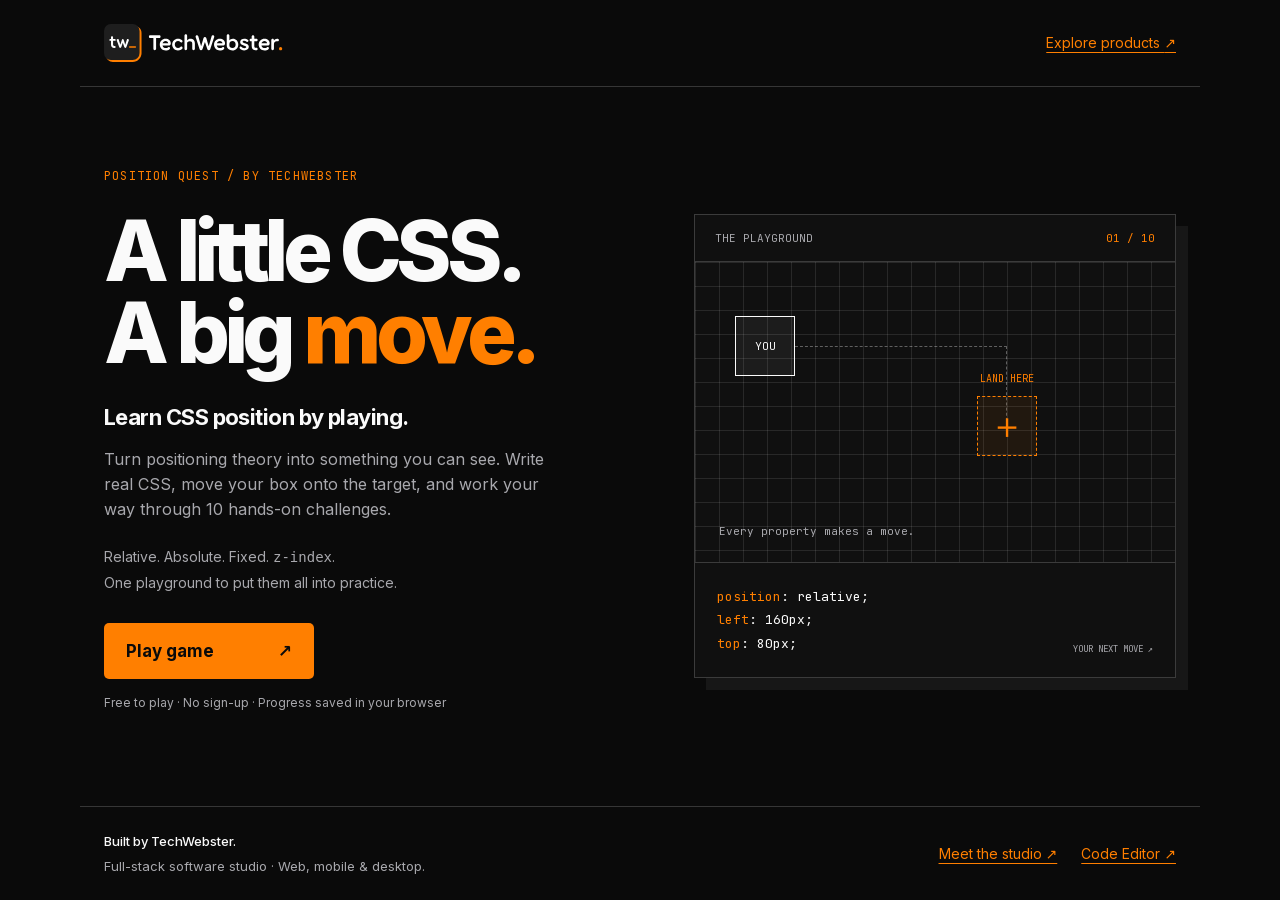
==== commit 9aeb405f: "Add product landing page and dedicated gameplay route" ====
--- a/index.html
+++ b/index.html
@@ -26,8 +26,7 @@
 <link rel="apple-touch-icon" href="assets/apple-touch-icon.png">
 <link rel="preload" href="assets/inter-latin.woff2" as="font" type="font/woff2" crossorigin>
 <link rel="stylesheet" href="style.css">
-<script type="application/ld+json">
-{
+<script type="application/ld+json">{
   "@context": "https://schema.org",
   "@graph": [
     {
@@ -50,7 +49,7 @@
       "@type": "WebApplication",
       "@id": "https://css-positions.techwebster.com/#app",
       "name": "Position Quest",
-      "url": "https://css-positions.techwebster.com/",
+      "url": "https://css-positions.techwebster.com/play/",
       "description": "Learn CSS positioning with Position Quest by TechWebster. Practice relative, absolute, fixed and z-index in 10 free interactive coding challenges.",
       "applicationCategory": "EducationalApplication",
       "operatingSystem": "Any",
@@ -78,119 +77,34 @@
       }
     }
   ]
-}
-</script>
+}</script>
 </head>
-<body>
-<a class="skip-link" href="#main-content">Skip to the drafting board</a>
-
+<body class="landing-page">
+<a class="skip-link" href="#main-content">Skip to content</a>
 <nav class="brand-nav" aria-label="TechWebster">
   <a href="https://www.techwebster.com/" aria-label="TechWebster home"><img src="assets/techwebster-logo.svg" width="180" height="38" alt="TechWebster"></a>
   <a href="https://www.techwebster.com/products">Explore products <span aria-hidden="true">↗</span></a>
 </nav>
-<header class="sheet-head">
-  <div>
-    <p class="eyebrow">A coding playground by TechWebster</p>
-    <h1>Position Quest<span class="heading-sub">Learn CSS position by playing.</span></h1>
-    <p class="sub">A free CSS positioning game for students and frontend beginners. Write real CSS to move the hero onto the mark through ten interactive challenges.</p>
-  </div>
-  <div class="titleblock" aria-hidden="true">
-    <span>Project</span><b>css-positions</b>
-    <span>Sheet</span><b id="sheet-no">01 / 10</b>
-    <span>Drawn by</span><b>You</b>
-  </div>
-</header>
-
-<main id="main-content">
-  <div class="progress-strip" aria-label="Course progress">
-    <span class="progress-label">Certification progress</span>
-    <strong id="progress-count">0 / 10 cleared</strong>
-    <div class="progress-track" aria-hidden="true"><span id="progress-fill"></span></div>
-    <span id="best-score" class="progress-best">Best run —</span>
-  </div>
-  <section class="board-col">
-    <div class="hud">
-      <h2 id="lv-name">Draft 01</h2>
-      <span id="meter" class="meter" title="Distance from hero to mark">Δ —</span>
+<main id="main-content" class="landing-hero">
+  <section class="hero-copy" aria-labelledby="landing-title">
+    <p class="eyebrow">Position Quest / by TechWebster</p>
+    <h1 id="landing-title">A little CSS.<br>A big <span>move.</span></h1>
+    <h2>Learn CSS position by playing.</h2>
+    <p class="hero-description">Turn positioning theory into something you can see. Write real CSS, move your box onto the target, and work your way through 10 hands-on challenges.</p>
+    <p class="hero-topics">Relative. Absolute. Fixed. <code>z-index</code>.<br>One playground to put them all into practice.</p>
+    <a class="play-cta" href="play/">Play game <span aria-hidden="true">↗</span></a>
+    <p class="play-note">Free to play · No sign-up · Progress saved in your browser</p>
+  </section>
+  <figure class="hero-preview" aria-label="CSS positioning example: move a box from its starting position onto an orange target">
+    <div class="preview-bar"><span>THE PLAYGROUND</span><span>01 / 10</span></div>
+    <div class="preview-grid" aria-hidden="true">
+      <span class="preview-origin">YOU</span><span class="preview-path"></span>
+      <span class="preview-target"><span>LAND HERE</span>＋</span>
+      <span class="preview-caption">Every property makes a move.</span>
     </div>
-    <p id="lv-brief" class="brief">Start with relative positioning: use CSS offsets to move the hero onto the mark.</p>
-
-    <div id="board" class="board" aria-describedby="lv-brief">
-      <div id="deco"></div>
-      <div id="target"><span class="tag">MARK</span></div>
-      <div id="hero"><span>YOU</span></div>
-      <div id="confetti" aria-hidden="true"></div>
-      <div id="win" class="win" role="status" aria-live="polite" hidden>
-        <p class="win-big">Draft approved</p>
-        <p class="win-sub" id="win-sub">The foreman is pleased.</p>
-        <p class="win-stats" id="win-stats"></p>
-        <button id="next-btn" class="btn btn-amber">Next draft →</button>
-      </div>
-    </div>
-
-    <div class="level-chips" id="chips" role="tablist" aria-label="Levels"></div>
-
-    <div class="tools">
-      <button id="reset-btn" class="btn">Reset draft</button>
-      <button id="hint-btn" class="btn">Show hint</button>
-      <button id="cheat-btn" class="btn">Cheat sheet</button>
-      <button id="mute-btn" class="btn">🔊 Sound on</button>
-      <button id="clear-progress-btn" class="btn btn-danger">Clear progress</button>
-    </div>
-    <p id="hint" class="hint" aria-live="polite" hidden></p>
-    <p id="announcement" class="sr-only" aria-live="assertive"></p>
-  </section>
-
-  <section class="editor-col">
-    <label class="ed-label" for="editor">your.css <span class="ed-scope">applies to #hero</span></label>
-    <textarea id="editor" aria-label="CSS editor for the hero" aria-describedby="editor-note" spellcheck="false" autocapitalize="off" autocorrect="off"
-      placeholder="/* write CSS here, e.g.
-position: relative;
-left: 40px; */"></textarea>
-    <p class="ed-note" id="editor-note">Live preview — every keystroke moves the hero. The draft is approved when the hero covers the mark.</p>
-  </section>
-  <section class="learn-section" aria-labelledby="learn-title">
-    <p class="eyebrow">From theory to practice</p>
-    <h2 id="learn-title">Understand CSS positioning, one move at a time.</h2>
-    <p>Position Quest is a browser-based learning tool by TechWebster. Practice CSS offsets, positioning and stacking with live visual feedback. No account or installation is needed; your progress is saved in this browser.</p>
-    <div class="concepts">
-      <article><h3>Relative positioning</h3><p>Use <code>position: relative</code> with <code>top</code> and <code>left</code> to offset an element from its normal position while keeping its original space in the layout.</p></article>
-      <article><h3>Absolute positioning</h3><p>Take an element out of normal flow with <code>position: absolute</code>. Practice edge offsets and centering within a positioned ancestor.</p></article>
-      <article><h3>Fixed positioning</h3><p>Use <code>position: fixed</code> to anchor an element to the viewport in these challenges, then combine offsets and transforms to center it.</p></article>
-      <article><h3>Stacking with z-index</h3><p>Move the hero above or below a crate. Explore how <code>z-index</code> controls the order of elements within a stacking context.</p></article>
-    </div>
-    <h2>How to play</h2>
-    <p>Read the level brief, type CSS in the editor and watch the hero move. Match the target to unlock the next draft. Use hints when you get stuck, or open the cheat sheet for a quick reference.</p>
-    <h2>Keep building with TechWebster</h2>
-    <p>Ready to practice a complete page? Explore the <a href="https://www.techwebster.com/products/code-editor">TechWebster HTML, CSS and JavaScript Code Editor</a>. TechWebster is a full-stack software studio based in Bhubaneswar, Odisha, building web, mobile and desktop applications.</p>
-    <noscript><p>The interactive game needs JavaScript. You can still read the CSS explanations on this page.</p></noscript>
-  </section>
+    <figcaption><code><span>position</span>: relative;<br><span>left</span>: 160px;<br><span>top</span>: 80px;</code><span class="preview-live">YOUR NEXT MOVE ↗</span></figcaption>
+  </figure>
 </main>
-<footer class="site-footer"><span>Position Quest · A TechWebster product</span><a href="https://www.techwebster.com/">Meet the studio <span aria-hidden="true">↗</span></a></footer>
-
-<dialog id="cheat" class="cheat">
-  <h2>Position cheat sheet</h2>
-  <dl>
-    <dt><code>position: static;</code></dt>
-    <dd>Default. The box sits in normal flow — <code>top / right / bottom / left</code> do nothing.</dd>
-    <dt><code>position: relative;</code></dt>
-    <dd>Offset from where it <em>would</em> be. Flow keeps its original space. Enables <code>z-index</code> and acts as the anchor for absolute children.</dd>
-    <dt><code>position: absolute;</code></dt>
-    <dd>Removed from flow. Anchored to the nearest <em>positioned</em> ancestor (else the page). <code>top/right/bottom/left</code> measure from that ancestor's edges.</dd>
-    <dt><code>position: fixed;</code></dt>
-    <dd>Removed from flow. Usually anchored to the <em>viewport</em>. Certain ancestors, such as transformed elements, can establish its containing block instead.</dd>
-    <dt><code>position: sticky;</code></dt>
-    <dd>Relative until it crosses a scroll threshold (<code>top: 0</code> etc.), then it sticks, within its parent.</dd>
-    <dt><code>z-index</code></dt>
-    <dd>Stacking order within a stacking context. Works on positioned elements and flex or grid items; higher values paint above lower ones in the same context.</dd>
-    <dt>Tricks</dt>
-    <dd>Center anything: <code>position:absolute; inset:0; margin:auto;</code> or <code>left:50%; top:50%; transform:translate(-50%,-50%);</code></dd>
-  </dl>
-  <form method="dialog"><button class="btn btn-amber">Back to the board</button></form>
-</dialog>
-
-<style id="level-css"></style>
-<style id="user-css"></style>
-<script src="game.js"></script>
+<footer class="site-footer"><div><strong>Built by TechWebster.</strong><span>Full-stack software studio · Web, mobile &amp; desktop.</span></div><div class="footer-links"><a href="https://www.techwebster.com/">Meet the studio ↗</a><a href="https://www.techwebster.com/products/code-editor">Code Editor ↗</a></div></footer>
 </body>
 </html>
--- a/style.css
+++ b/style.css
@@ -460,3 +460,37 @@
 .site-footer { border-top: 1px solid var(--line); color: var(--ink-dim); font-size: 13px; }
 :focus-visible { outline: 2px solid var(--amber); outline-offset: 4px; }
 @media (max-width: 600px) { .concepts { grid-template-columns: 1fr; gap: 8px; } .brand-nav img { width: 145px; } .brand-nav, .site-footer { flex-wrap: wrap; } }
+
+/* Landing: a single invitation to play, framed by the company brand. */
+.landing-page { display: flex; flex-direction: column; min-height: 100svh; }
+.landing-page .brand-nav, .landing-page .site-footer { width: 100%; }
+.landing-hero { flex: 1; width: 100%; padding: 64px 24px; grid-template-columns: minmax(0, 1.1fr) minmax(0, 1fr); align-items: center; gap: 60px; }
+.hero-copy .eyebrow { color: var(--amber); letter-spacing: .1em; margin-bottom: 24px; }
+.hero-copy h1 { font-size: clamp(58px, 6.6vw, 84px); line-height: .98; letter-spacing: -.065em; }
+.hero-copy h1::after { display: none; }
+.hero-copy h1 span { color: var(--amber); }
+.hero-copy h2 { font-size: 22px; line-height: 1.3; letter-spacing: -.025em; margin: 28px 0 14px; }
+.hero-description { color: var(--ink-dim); font-size: 16px; max-width: 47ch; }
+.hero-topics { font-size: 14px; color: var(--ink-dim); line-height: 1.8; margin: 22px 0 28px; }
+.play-cta { display: inline-flex; gap: 64px; align-items: center; background: var(--amber); color: var(--bg); padding: 15px 22px; font-size: 17px; font-weight: 700; text-decoration: none; border-radius: 5px; transition: background .15s; }
+.play-cta:hover { background: #ff9b38; }
+.play-note { font-size: 12px; color: var(--ink-dim); margin-top: 15px; }
+.hero-preview { margin: 0; min-width: 0; border: 1px solid var(--line); background: #101010; box-shadow: 12px 12px 0 #171717; }
+.preview-bar { display: flex; justify-content: space-between; padding: 16px 20px; border-bottom: 1px solid var(--line); font: 11px var(--font-mono); color: var(--ink-dim); }
+.preview-bar span:last-child { color: var(--amber); }
+.preview-grid { height: 300px; position: relative; background: linear-gradient(var(--grid) 1px, transparent 1px) 0 0 / 24px 24px, linear-gradient(90deg,var(--grid) 1px,transparent 1px) 0 0 / 24px 24px; }
+.preview-origin { position: absolute; top: 54px; left: 40px; width: 60px; height: 60px; border: 1px solid var(--ink); display: grid; place-items: center; font: 11px var(--font-mono); background: #fafafa0d; }
+.preview-path { position: absolute; left: 100px; top: 84px; width: calc(65% - 100px); height: 80px; border-top: 1px dashed #ffffff55; border-right: 1px dashed #ffffff55; }
+.preview-target { position: absolute; left: calc(65% - 30px); top: 134px; width: 60px; height: 60px; border: 1px dashed var(--amber); color: var(--amber); background: #ff7f0012; display: grid; place-items: center; font-size: 36px; }
+.preview-target span { position: absolute; top: -25px; white-space: nowrap; font: 10px var(--font-mono); }
+.preview-caption { position: absolute; bottom: 24px; left: 24px; color: var(--ink-dim); font: 11px var(--font-mono); }
+.hero-preview figcaption { padding: 22px; border-top: 1px solid var(--line); display: flex; justify-content: space-between; align-items: end; gap: 8px; }
+.hero-preview code { font: 13px/1.8 var(--font-mono); }
+.hero-preview code span { color: var(--amber); }
+.preview-live { color: var(--ink-dim); font: 9px var(--font-mono); white-space: nowrap; }
+.landing-page .site-footer { align-items: center; }
+.landing-page .site-footer strong, .landing-page .site-footer span { display: block; }
+.landing-page .site-footer strong { color: var(--ink); margin-bottom: 5px; font-weight: 500; }
+.footer-links { display: flex; gap: 24px; }
+@media (max-width: 900px) { .landing-hero { gap: 32px; grid-template-columns: 1fr 1fr; } .preview-live { display: none; } }
+@media (max-width: 700px) { .landing-hero { grid-template-columns: 1fr; padding-top: 40px; padding-bottom: 40px; } .hero-copy h1 { font-size: clamp(56px, 12vw, 78px); } .hero-preview { max-width: 480px; width: 100%; } .preview-grid { height: 250px; } .landing-page .site-footer { gap: 20px; } }
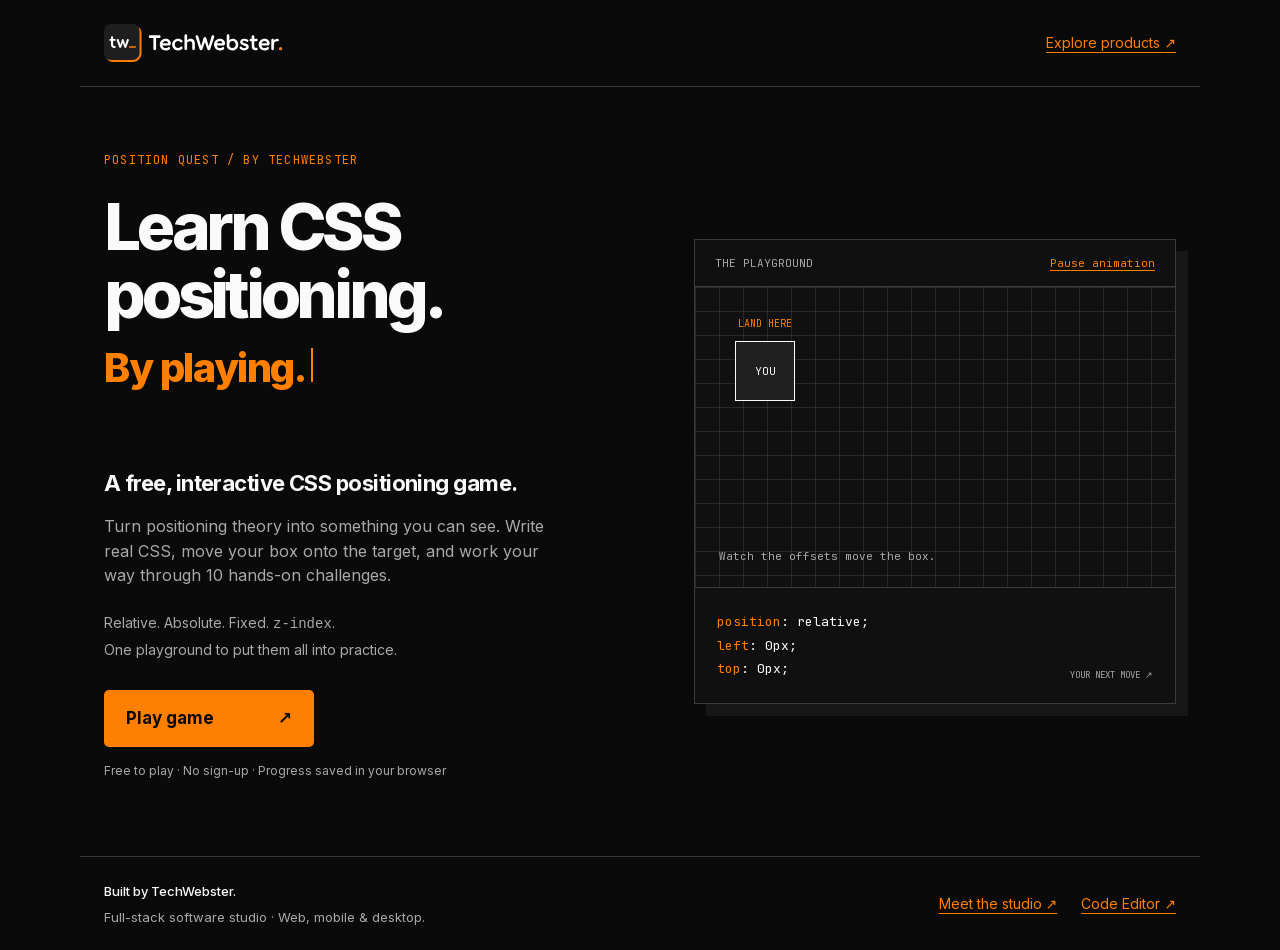
==== commit 9a40b379: "Animate CSS hero preview and add descriptive typing headline" ====
--- a/index.html
+++ b/index.html
@@ -88,23 +88,24 @@
 <main id="main-content" class="landing-hero">
   <section class="hero-copy" aria-labelledby="landing-title">
     <p class="eyebrow">Position Quest / by TechWebster</p>
-    <h1 id="landing-title">A little CSS.<br>A big <span>move.</span></h1>
-    <h2>Learn CSS position by playing.</h2>
+    <h1 id="landing-title">Learn CSS<br>positioning.<span class="typing-line" aria-hidden="true">By playing.</span></h1>
+    <h2>A free, interactive CSS positioning game.</h2>
     <p class="hero-description">Turn positioning theory into something you can see. Write real CSS, move your box onto the target, and work your way through 10 hands-on challenges.</p>
     <p class="hero-topics">Relative. Absolute. Fixed. <code>z-index</code>.<br>One playground to put them all into practice.</p>
     <a class="play-cta" href="play/">Play game <span aria-hidden="true">↗</span></a>
     <p class="play-note">Free to play · No sign-up · Progress saved in your browser</p>
   </section>
   <figure class="hero-preview" aria-label="CSS positioning example: move a box from its starting position onto an orange target">
-    <div class="preview-bar"><span>THE PLAYGROUND</span><span>01 / 10</span></div>
+    <div class="preview-bar"><span>THE PLAYGROUND</span><button class="preview-toggle" type="button" hidden>Pause animation</button></div>
     <div class="preview-grid" aria-hidden="true">
-      <span class="preview-origin">YOU</span><span class="preview-path"></span>
+      <span class="preview-origin">YOU</span>
       <span class="preview-target"><span>LAND HERE</span>＋</span>
-      <span class="preview-caption">Every property makes a move.</span>
+      <span class="preview-caption">Watch the offsets move the box.</span>
     </div>
-    <figcaption><code><span>position</span>: relative;<br><span>left</span>: 160px;<br><span>top</span>: 80px;</code><span class="preview-live">YOUR NEXT MOVE ↗</span></figcaption>
+    <figcaption><code><span>position</span>: relative;<br><span>left</span>: <b id="demo-left">0</b>px;<br><span>top</span>: <b id="demo-top">0</b>px;</code><span class="preview-live">YOUR NEXT MOVE ↗</span></figcaption>
   </figure>
 </main>
 <footer class="site-footer"><div><strong>Built by TechWebster.</strong><span>Full-stack software studio · Web, mobile &amp; desktop.</span></div><div class="footer-links"><a href="https://www.techwebster.com/">Meet the studio ↗</a><a href="https://www.techwebster.com/products/code-editor">Code Editor ↗</a></div></footer>
+<script src="landing.js" defer></script>
 </body>
 </html>
--- a/style.css
+++ b/style.css
@@ -494,3 +494,17 @@
 .footer-links { display: flex; gap: 24px; }
 @media (max-width: 900px) { .landing-hero { gap: 32px; grid-template-columns: 1fr 1fr; } .preview-live { display: none; } }
 @media (max-width: 700px) { .landing-hero { grid-template-columns: 1fr; padding-top: 40px; padding-bottom: 40px; } .hero-copy h1 { font-size: clamp(56px, 12vw, 78px); } .hero-preview { max-width: 480px; width: 100%; } .preview-grid { height: 250px; } .landing-page .site-footer { gap: 20px; } }
+
+.hero-copy h1 { font-size: clamp(48px, 5.1vw, 65px); line-height: 1.04; }
+.hero-copy h1 .typing-line { display: block; font-size: .62em; line-height: 1.2; min-height: 2.4em; margin-top: 16px; letter-spacing: -.035em; }
+.typing-line::after { content: ''; display: inline-block; width: 2px; height: .85em; margin-left: 5px; background: var(--amber); }
+.hero-animating .typing-line::after { animation: typing-caret 1s step-end infinite; }
+@keyframes typing-caret { 50% { opacity: 0; } }
+.preview-toggle { padding: 0; border: 0; background: transparent; color: var(--amber); font: inherit; cursor: pointer; text-decoration: underline; text-underline-offset: 3px; }
+.preview-toggle[hidden] { display: none; }
+.preview-origin { z-index: 2; }
+.preview-target { left: 40px; top: 54px; }
+.hero-preview code b { font-weight: 400; color: var(--ink); font-variant-numeric: tabular-nums; }
+@media (prefers-reduced-motion: reduce) { .typing-line::after { display: none; } }
+@media (max-width: 700px) { .hero-copy h1 { font-size: clamp(44px, 11vw, 64px); } }
+.preview-origin { background: #202020; }
